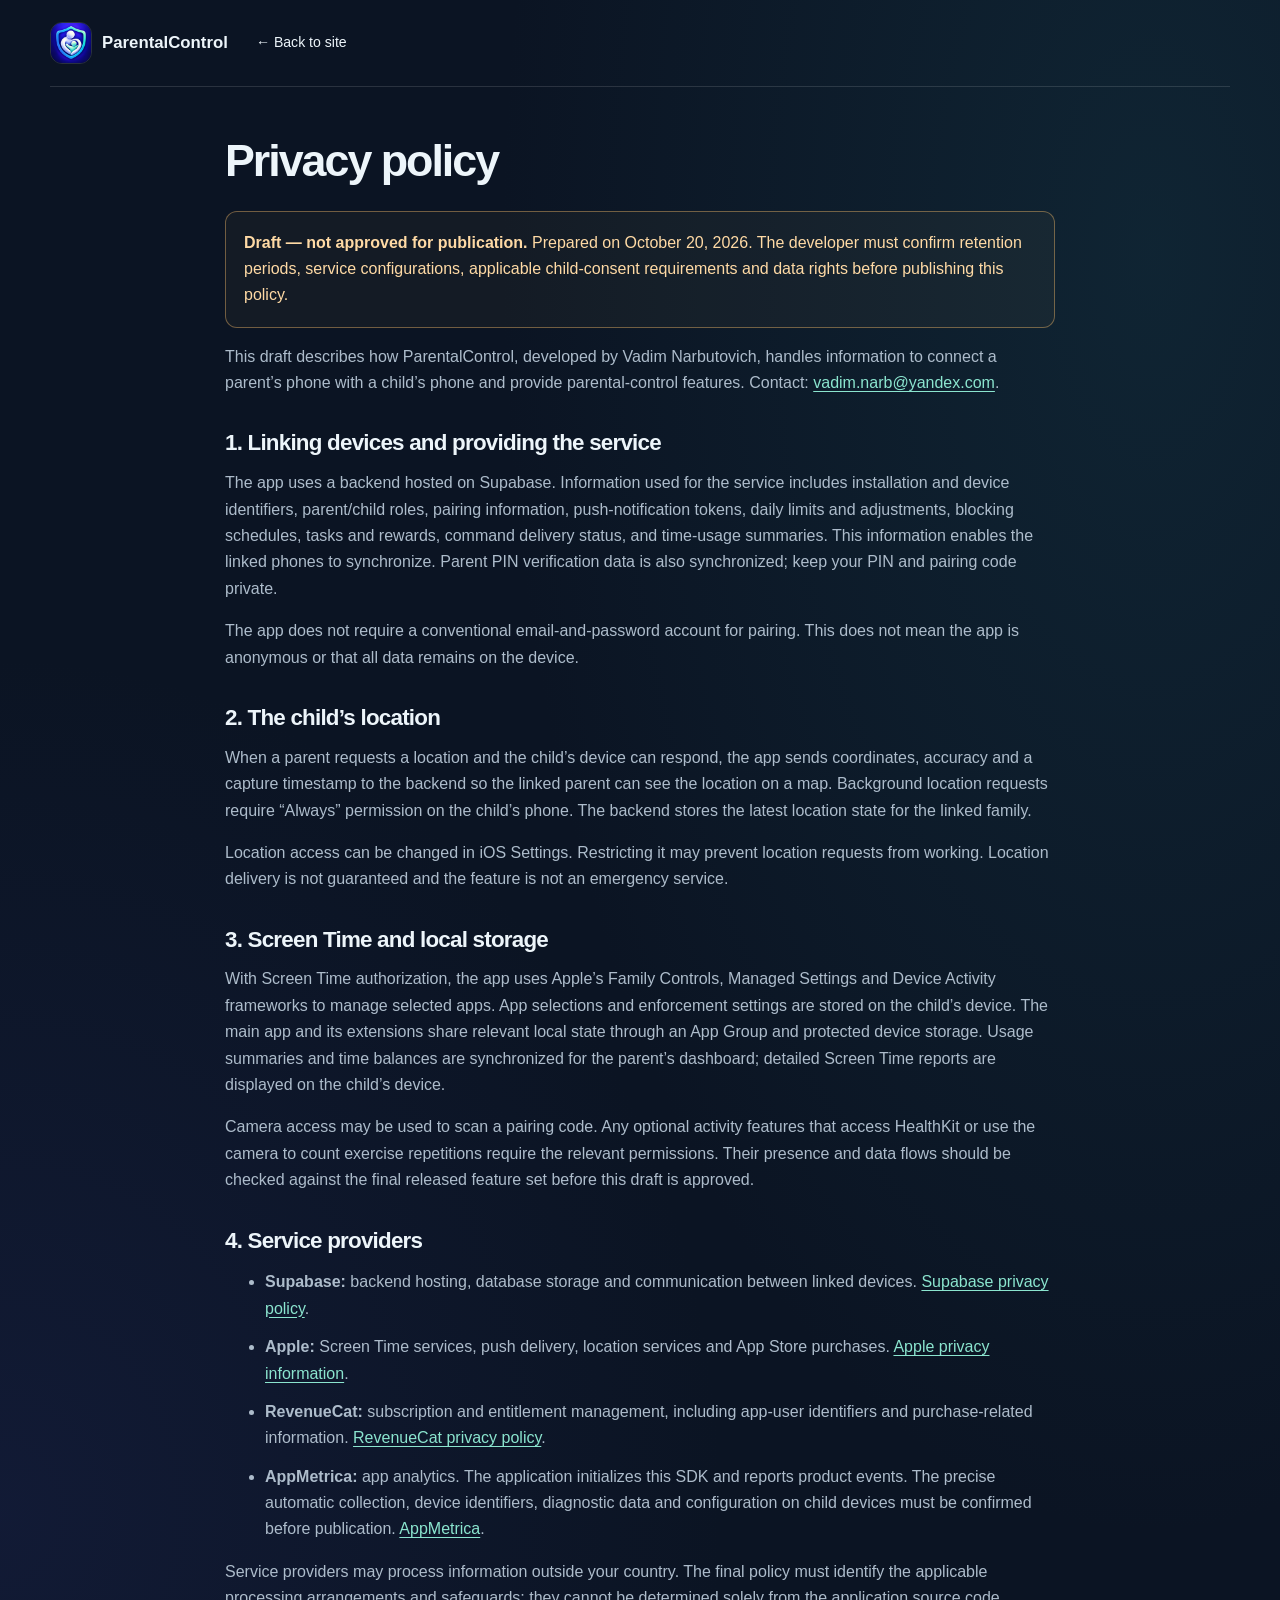
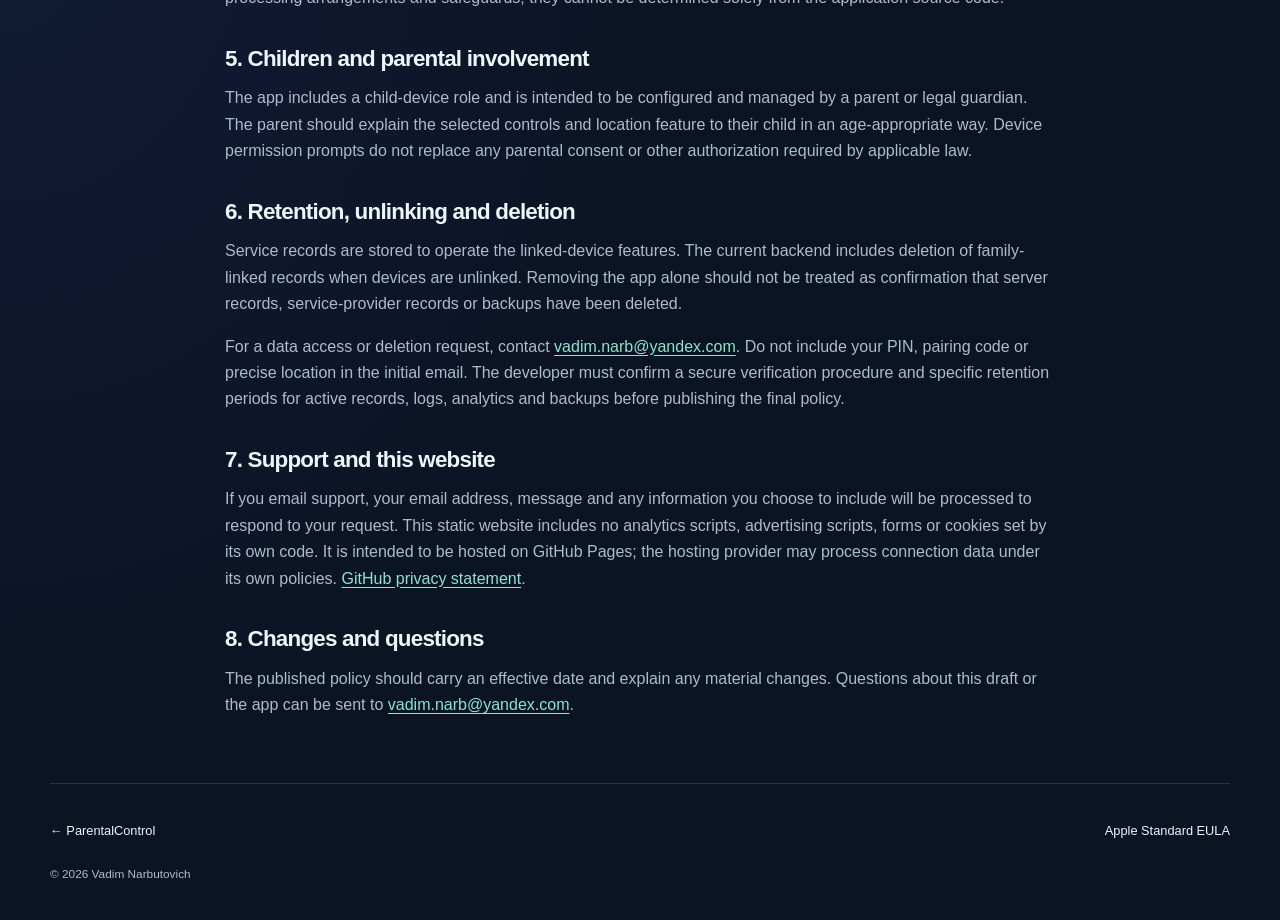
==== privacy-en.html @ 6916e6a6 "Add bilingual ParentalControl informational website" ====
<!doctype html>
<html lang="en">
<head>
  <meta charset="utf-8">
  <meta name="viewport" content="width=device-width, initial-scale=1">
  <meta name="robots" content="noindex">
  <title>ParentalControl — Privacy policy draft</title>
  <meta name="description" content="Draft privacy information for ParentalControl, pending developer review.">
  <link rel="icon" href="assets/app-icon.png">
  <link rel="stylesheet" href="styles.css">
</head>
<body>
  <header class="container"><nav class="nav" aria-label="Navigation"><a class="brand" href="./"><img src="assets/app-icon.png" width="42" height="42" alt="">ParentalControl</a><a class="text-link" href="./">← Back to site</a></nav></header>
  <main class="container legal">
    <h1>Privacy policy</h1>
    <p class="draft-note"><strong>Draft — not approved for publication.</strong> Prepared on October 20, 2026. The developer must confirm retention periods, service configurations, applicable child-consent requirements and data rights before publishing this policy.</p>
    <p>This draft describes how ParentalControl, developed by Vadim Narbutovich, handles information to connect a parent’s phone with a child’s phone and provide parental-control features. Contact: <a href="mailto:vadim.narb@yandex.com">vadim.narb@yandex.com</a>.</p>
    <h2>1. Linking devices and providing the service</h2>
    <p>The app uses a backend hosted on Supabase. Information used for the service includes installation and device identifiers, parent/child roles, pairing information, push-notification tokens, daily limits and adjustments, blocking schedules, tasks and rewards, command delivery status, and time-usage summaries. This information enables the linked phones to synchronize. Parent PIN verification data is also synchronized; keep your PIN and pairing code private.</p>
    <p>The app does not require a conventional email-and-password account for pairing. This does not mean the app is anonymous or that all data remains on the device.</p>
    <h2>2. The child’s location</h2>
    <p>When a parent requests a location and the child’s device can respond, the app sends coordinates, accuracy and a capture timestamp to the backend so the linked parent can see the location on a map. Background location requests require “Always” permission on the child’s phone. The backend stores the latest location state for the linked family.</p>
    <p>Location access can be changed in iOS Settings. Restricting it may prevent location requests from working. Location delivery is not guaranteed and the feature is not an emergency service.</p>
    <h2>3. Screen Time and local storage</h2>
    <p>With Screen Time authorization, the app uses Apple’s Family Controls, Managed Settings and Device Activity frameworks to manage selected apps. App selections and enforcement settings are stored on the child’s device. The main app and its extensions share relevant local state through an App Group and protected device storage. Usage summaries and time balances are synchronized for the parent’s dashboard; detailed Screen Time reports are displayed on the child’s device.</p>
    <p>Camera access may be used to scan a pairing code. Any optional activity features that access HealthKit or use the camera to count exercise repetitions require the relevant permissions. Their presence and data flows should be checked against the final released feature set before this draft is approved.</p>
    <h2>4. Service providers</h2>
    <ul>
      <li><strong>Supabase:</strong> backend hosting, database storage and communication between linked devices. <a href="https://supabase.com/privacy">Supabase privacy policy</a>.</li>
      <li><strong>Apple:</strong> Screen Time services, push delivery, location services and App Store purchases. <a href="https://www.apple.com/legal/privacy/">Apple privacy information</a>.</li>
      <li><strong>RevenueCat:</strong> subscription and entitlement management, including app-user identifiers and purchase-related information. <a href="https://www.revenuecat.com/privacy/">RevenueCat privacy policy</a>.</li>
      <li><strong>AppMetrica:</strong> app analytics. The application initializes this SDK and reports product events. The precise automatic collection, device identifiers, diagnostic data and configuration on child devices must be confirmed before publication. <a href="https://appmetrica.yandex.com/">AppMetrica</a>.</li>
    </ul>
    <p>Service providers may process information outside your country. The final policy must identify the applicable processing arrangements and safeguards; they cannot be determined solely from the application source code.</p>
    <h2>5. Children and parental involvement</h2>
    <p>The app includes a child-device role and is intended to be configured and managed by a parent or legal guardian. The parent should explain the selected controls and location feature to their child in an age-appropriate way. Device permission prompts do not replace any parental consent or other authorization required by applicable law.</p>
    <h2>6. Retention, unlinking and deletion</h2>
    <p>Service records are stored to operate the linked-device features. The current backend includes deletion of family-linked records when devices are unlinked. Removing the app alone should not be treated as confirmation that server records, service-provider records or backups have been deleted.</p>
    <p>For a data access or deletion request, contact <a href="mailto:vadim.narb@yandex.com">vadim.narb@yandex.com</a>. Do not include your PIN, pairing code or precise location in the initial email. The developer must confirm a secure verification procedure and specific retention periods for active records, logs, analytics and backups before publishing the final policy.</p>
    <h2>7. Support and this website</h2>
    <p>If you email support, your email address, message and any information you choose to include will be processed to respond to your request. This static website includes no analytics scripts, advertising scripts, forms or cookies set by its own code. It is intended to be hosted on GitHub Pages; the hosting provider may process connection data under its own policies. <a href="https://docs.github.com/en/site-policy/privacy-policies/github-general-privacy-statement">GitHub privacy statement</a>.</p>
    <h2>8. Changes and questions</h2>
    <p>The published policy should carry an effective date and explain any material changes. Questions about this draft or the app can be sent to <a href="mailto:vadim.narb@yandex.com">vadim.narb@yandex.com</a>.</p>
  </main>
  <footer class="container footer"><a href="./">← ParentalControl</a><a href="https://www.apple.com/legal/internet-services/itunes/dev/stdeula/">Apple Standard EULA</a><p>© 2026 Vadim Narbutovich</p></footer>
</body>
</html>
---- styles.css ----
:root {
  color-scheme: dark;
  --bg: #0b1423;
  --text: #edf5fa;
  --muted: #adbccb;
  --mint: #8be5cf;
  --blue: #90caff;
  --line: #ffffff20;
  --surface: #142235;
}
* { box-sizing: border-box; }
html { scroll-behavior: smooth; scroll-padding-top: 24px; }
body { margin: 0; color: var(--text); background: radial-gradient(ellipse at 90% 10%, #163d4b66, transparent 40%), radial-gradient(ellipse at 0% 60%, #1f275a55, transparent 40%), var(--bg); font-family: -apple-system, BlinkMacSystemFont, "Segoe UI", sans-serif; line-height: 1.65; }
a { color: inherit; text-decoration: none; }
a:hover { color: var(--mint); }
a, summary { -webkit-tap-highlight-color: transparent; }
:focus-visible { outline: 3px solid var(--mint); outline-offset: 5px; border-radius: 4px; }
img { display: block; max-width: 100%; height: auto; }
p { margin: 0 0 1em; color: var(--muted); }
h1, h2, h3 { margin: 0; line-height: 1.15; text-wrap: balance; }
h1 { font-size: clamp(2.6rem, 4.7vw, 4.3rem); letter-spacing: -.045em; font-weight: 750; }
h1 em { color: var(--mint); font-style: normal; }
h2 { font-size: clamp(2rem, 3.2vw, 2.9rem); letter-spacing: -.035em; }
h3 { font-size: 1.28rem; letter-spacing: -.015em; margin-bottom: 14px; }
.container { width: min(1180px, calc(100% - 64px)); margin-inline: auto; }
.skip-link { position: absolute; left: 16px; top: -100px; z-index: 10; padding: 12px 20px; background: var(--bg); }
.skip-link:focus { top: 10px; }
.nav { display: flex; align-items: center; gap: 28px; padding: 22px 0; border-bottom: 1px solid var(--line); }
.brand { display: inline-flex; align-items: center; gap: 10px; font-weight: 750; font-size: 1.05rem; white-space: nowrap; }
.brand img { border-radius: 12px; border: 1px solid var(--line); }
.nav-links { display: flex; gap: 26px; margin-left: auto; font-size: .9rem; color: var(--muted); }
.languages { display: flex; gap: 4px; padding: 4px; border: 1px solid var(--line); border-radius: 100px; font-size: .72rem; font-weight: 700; }
.languages > * { padding: 5px 9px; }
.languages [aria-current] { background: #ffffff15; border-radius: 100px; color: var(--mint); }
.hero { display: grid; grid-template-columns: 1.25fr 1fr; gap: 70px; align-items: center; padding-block: 66px 80px; }
.eyebrow { display: flex; align-items: center; gap: 9px; color: var(--mint); font-size: .73rem; font-weight: 650; text-transform: uppercase; letter-spacing: .12em; margin-bottom: 22px; }
.status-dot { width: 7px; height: 7px; border-radius: 50%; background: var(--mint); box-shadow: 0 0 16px #8be5cf88; }
.lead { font-size: 1.13rem; line-height: 1.75; margin: 26px 0 30px; max-width: 540px; }
.actions { display: flex; flex-wrap: wrap; align-items: center; gap: 22px; }
.button { display: inline-flex; align-items: center; justify-content: center; gap: 18px; min-height: 50px; border-radius: 14px; padding: 13px 22px; font-size: .9rem; font-weight: 700; text-align: center; transition: background .15s; }
.primary { background: var(--mint); color: #0c2830; box-shadow: 0 8px 30px #53d7bf18; }
.primary:hover { background: #b4f3e3; color: #0c2830; }
.secondary { border: 1px solid #8be5cf66; color: var(--mint); background: #8be5cf08; }
.secondary:hover { background: #8be5cf17; }
.text-link { font-size: .88rem; }
.small-note { font-size: .78rem; margin: 18px 0 0; }
.hero-art { position: relative; display: grid; place-items: center; padding: 12px 40px; }
.hero-art::before { content: ""; position: absolute; z-index: -1; inset: 18% -12% 12%; background: radial-gradient(ellipse, #53c5d324, transparent 68%); }
.cover { width: 286px; border-radius: 28px; box-shadow: 0 32px 70px #0007; border: 1px solid #ffffff30; }
.section { padding-block: 66px; border-top: 1px solid var(--line); }
.section-heading { max-width: 700px; margin-bottom: 36px; }
.section-heading .eyebrow { margin-bottom: 16px; }
.section-heading > p:last-child:not(.eyebrow) { margin-top: 20px; }
.feature-grid { display: grid; grid-template-columns: repeat(4, minmax(0, 1fr)); gap: 16px; }
.feature { padding: 26px 22px; background: linear-gradient(145deg, #17283d, #101c2e); border: 1px solid var(--line); border-radius: 22px; }
.feature-number { display: block; font-size: .66rem; color: var(--mint); letter-spacing: .06em; margin-bottom: 26px; }
.feature p { font-size: .9rem; margin: 0; }
.feature-note { display: grid; grid-template-columns: 1fr 2fr; gap: 36px; padding: 28px 4px 0; }
.feature-note strong { color: var(--blue); font-size: 1.05rem; font-weight: 600; }
.feature-note p { margin: 0; font-size: .94rem; }
.screens { display: grid; grid-template-columns: repeat(4, minmax(0, 1fr)); gap: 22px; }
figure { margin: 0; min-width: 0; }
.screens img { width: 100%; border-radius: 22px; border: 1px solid var(--line); background: #d3eef0; }
figcaption { font-size: .78rem; color: var(--muted); padding: 16px 3px 0; }
.swipe-note { display: none; }
.setup { display: grid; grid-template-columns: 1fr 1fr; gap: 90px; }
.steps { list-style: none; counter-reset: step; padding: 0; margin: 0; }
.steps li { counter-increment: step; position: relative; padding: 0 0 30px 58px; }
.steps li::before { content: counter(step, decimal-leading-zero); position: absolute; top: 0; left: 0; width: 36px; height: 36px; border: 1px solid #8be5cf50; border-radius: 50%; color: var(--mint); display: grid; place-items: center; font-size: .75rem; }
.steps li:not(:last-child)::after { content: ""; position: absolute; left: 18px; top: 44px; bottom: 8px; border-left: 1px solid var(--line); }
.steps p { margin: 0; font-size: .94rem; }
.steps h3 { padding-top: 7px; }
.faq details { border-bottom: 1px solid var(--line); padding: 20px 0; }
.faq summary { cursor: pointer; font-weight: 600; padding-right: 12px; font-size: 1.05rem; }
.faq summary::marker { color: var(--mint); }
.faq details p { margin: 14px 0 0; max-width: 850px; }
.support-card { padding: 40px; display: flex; align-items: center; gap: 40px; background: linear-gradient(120deg, #1c3845, #152438); border: 1px solid #8be5cf30; border-radius: 26px; }
.support-card > div { flex: 1; }
.support-card p:last-child { max-width: 660px; margin: 20px 0 0; }
.support-card .button { flex-shrink: 0; }
.footer { display: flex; flex-wrap: wrap; justify-content: space-between; align-items: center; gap: 24px; padding-block: 36px; border-top: 1px solid var(--line); font-size: .8rem; }
.footer > div { display: flex; flex-wrap: wrap; gap: 22px; color: var(--muted); }
.footer p { flex-basis: 100%; font-size: .74rem; margin: 0; }
.legal { max-width: 830px; padding-block: 48px; }
.legal h1 { font-size: 2.8rem; margin-bottom: 24px; }
.legal h2 { font-size: 1.4rem; margin: 34px 0 14px; }
.legal a:not(.brand) { color: var(--mint); text-decoration: underline; text-underline-offset: 3px; overflow-wrap: anywhere; }
.legal li { color: var(--muted); margin-bottom: 12px; }
.draft-note { padding: 18px; border: 1px solid #ffc16b66; border-radius: 12px; color: #ffdaa5; background: #ffc16b0a; }
@media (max-width: 1000px) {
  .hero { gap: 32px; }
  .hero-art { padding-inline: 12px; }
  .feature-grid { grid-template-columns: repeat(2, minmax(0, 1fr)); }
  .setup { gap: 42px; }
  .support-card { align-items: flex-start; flex-direction: column; gap: 24px; }
}
@media (max-width: 720px) {
  .container { width: calc(100% - 36px); }
  .nav { flex-wrap: wrap; gap: 16px; padding-block: 18px; }
  .nav-links { order: 3; margin: 0; width: 100%; gap: 22px; font-size: .8rem; }
  .languages { margin-left: auto; }
  .hero { grid-template-columns: 1fr; padding-block: 42px; gap: 32px; }
  h1 { font-size: clamp(2.3rem, 8vw, 3.5rem); }
  .hero-copy { max-width: 550px; }
  .hero-art { padding: 0; }
  .cover { width: min(70%, 260px); }
  .section { padding-block: 44px; }
  .feature-grid { gap: 12px; }
  .feature { padding: 22px 18px; }
  .feature-note, .setup { grid-template-columns: 1fr; gap: 18px; }
  .screens { display: flex; overflow-x: auto; scroll-snap-type: x mandatory; gap: 18px; padding: 4px 0 12px; }
  .screens figure { flex: 0 0 min(74vw, 290px); scroll-snap-align: start; }
  .swipe-note { display: block; font-size: .78rem; margin-top: 14px; }
  .support-card { padding: 26px; }
  .footer > div { gap: 14px 20px; }
}
@media (max-width: 420px) {
  .feature-grid { grid-template-columns: 1fr; }
  .brand { font-size: .95rem; }
  .brand img { width: 34px; height: 34px; }
  .languages > * { padding: 4px 7px; }
}
@media (prefers-reduced-motion: reduce) {
  html { scroll-behavior: auto; }
  .button { transition: none; }
}
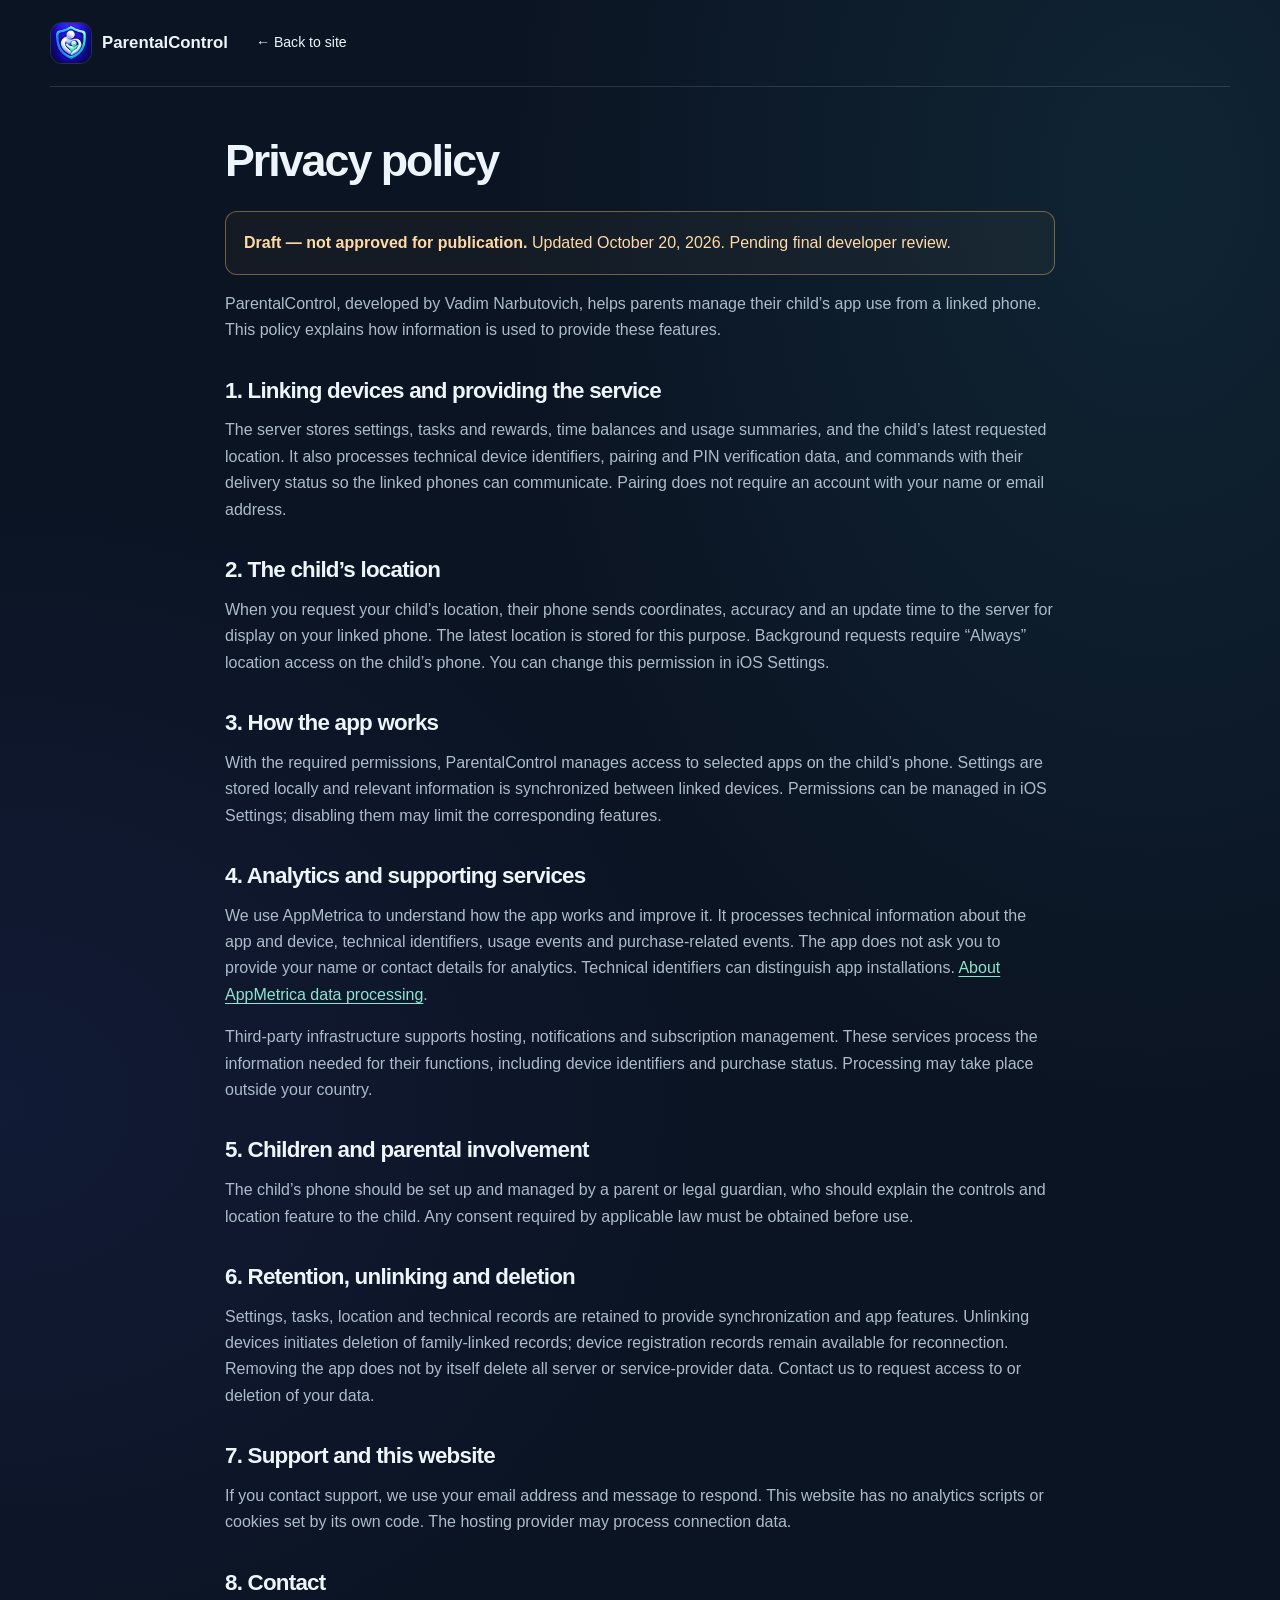
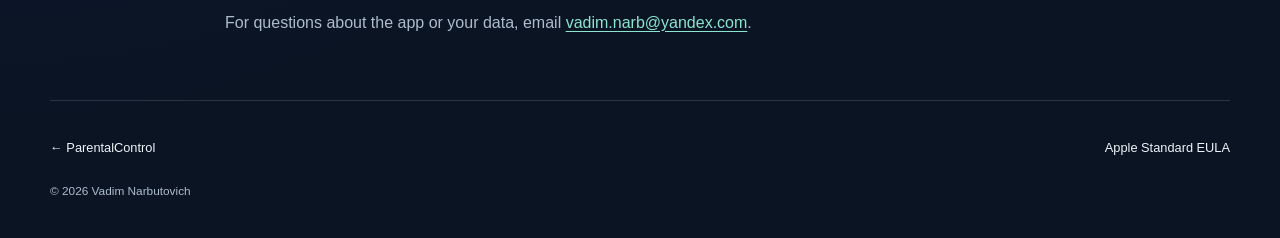
==== commit 5d889340: "Simplify privacy draft and remove excess FAQ spacing" ====
--- a/privacy-en.html
+++ b/privacy-en.html
@@ -13,34 +13,25 @@
   <header class="container"><nav class="nav" aria-label="Navigation"><a class="brand" href="./"><img src="assets/app-icon.png" width="42" height="42" alt="">ParentalControl</a><a class="text-link" href="./">← Back to site</a></nav></header>
   <main class="container legal">
     <h1>Privacy policy</h1>
-    <p class="draft-note"><strong>Draft — not approved for publication.</strong> Prepared on October 20, 2026. The developer must confirm retention periods, service configurations, applicable child-consent requirements and data rights before publishing this policy.</p>
-    <p>This draft describes how ParentalControl, developed by Vadim Narbutovich, handles information to connect a parent’s phone with a child’s phone and provide parental-control features. Contact: <a href="mailto:vadim.narb@yandex.com">vadim.narb@yandex.com</a>.</p>
+    <p class="draft-note"><strong>Draft — not approved for publication.</strong> Updated October 20, 2026. Pending final developer review.</p>
+    <p>ParentalControl, developed by Vadim Narbutovich, helps parents manage their child’s app use from a linked phone. This policy explains how information is used to provide these features.</p>
     <h2>1. Linking devices and providing the service</h2>
-    <p>The app uses a backend hosted on Supabase. Information used for the service includes installation and device identifiers, parent/child roles, pairing information, push-notification tokens, daily limits and adjustments, blocking schedules, tasks and rewards, command delivery status, and time-usage summaries. This information enables the linked phones to synchronize. Parent PIN verification data is also synchronized; keep your PIN and pairing code private.</p>
-    <p>The app does not require a conventional email-and-password account for pairing. This does not mean the app is anonymous or that all data remains on the device.</p>
+    <p>The server stores settings, tasks and rewards, time balances and usage summaries, and the child’s latest requested location. It also processes technical device identifiers, pairing and PIN verification data, and commands with their delivery status so the linked phones can communicate. Pairing does not require an account with your name or email address.</p>
     <h2>2. The child’s location</h2>
-    <p>When a parent requests a location and the child’s device can respond, the app sends coordinates, accuracy and a capture timestamp to the backend so the linked parent can see the location on a map. Background location requests require “Always” permission on the child’s phone. The backend stores the latest location state for the linked family.</p>
-    <p>Location access can be changed in iOS Settings. Restricting it may prevent location requests from working. Location delivery is not guaranteed and the feature is not an emergency service.</p>
-    <h2>3. Screen Time and local storage</h2>
-    <p>With Screen Time authorization, the app uses Apple’s Family Controls, Managed Settings and Device Activity frameworks to manage selected apps. App selections and enforcement settings are stored on the child’s device. The main app and its extensions share relevant local state through an App Group and protected device storage. Usage summaries and time balances are synchronized for the parent’s dashboard; detailed Screen Time reports are displayed on the child’s device.</p>
-    <p>Camera access may be used to scan a pairing code. Any optional activity features that access HealthKit or use the camera to count exercise repetitions require the relevant permissions. Their presence and data flows should be checked against the final released feature set before this draft is approved.</p>
-    <h2>4. Service providers</h2>
-    <ul>
-      <li><strong>Supabase:</strong> backend hosting, database storage and communication between linked devices. <a href="https://supabase.com/privacy">Supabase privacy policy</a>.</li>
-      <li><strong>Apple:</strong> Screen Time services, push delivery, location services and App Store purchases. <a href="https://www.apple.com/legal/privacy/">Apple privacy information</a>.</li>
-      <li><strong>RevenueCat:</strong> subscription and entitlement management, including app-user identifiers and purchase-related information. <a href="https://www.revenuecat.com/privacy/">RevenueCat privacy policy</a>.</li>
-      <li><strong>AppMetrica:</strong> app analytics. The application initializes this SDK and reports product events. The precise automatic collection, device identifiers, diagnostic data and configuration on child devices must be confirmed before publication. <a href="https://appmetrica.yandex.com/">AppMetrica</a>.</li>
-    </ul>
-    <p>Service providers may process information outside your country. The final policy must identify the applicable processing arrangements and safeguards; they cannot be determined solely from the application source code.</p>
+    <p>When you request your child’s location, their phone sends coordinates, accuracy and an update time to the server for display on your linked phone. The latest location is stored for this purpose. Background requests require “Always” location access on the child’s phone. You can change this permission in iOS Settings.</p>
+    <h2>3. How the app works</h2>
+    <p>With the required permissions, ParentalControl manages access to selected apps on the child’s phone. Settings are stored locally and relevant information is synchronized between linked devices. Permissions can be managed in iOS Settings; disabling them may limit the corresponding features.</p>
+    <h2>4. Analytics and supporting services</h2>
+    <p>We use AppMetrica to understand how the app works and improve it. It processes technical information about the app and device, technical identifiers, usage events and purchase-related events. The app does not ask you to provide your name or contact details for analytics. Technical identifiers can distinguish app installations. <a href="https://appmetrica.yandex.com/docs/en/data-security/app-privacy-apple">About AppMetrica data processing</a>.</p>
+    <p>Third-party infrastructure supports hosting, notifications and subscription management. These services process the information needed for their functions, including device identifiers and purchase status. Processing may take place outside your country.</p>
     <h2>5. Children and parental involvement</h2>
-    <p>The app includes a child-device role and is intended to be configured and managed by a parent or legal guardian. The parent should explain the selected controls and location feature to their child in an age-appropriate way. Device permission prompts do not replace any parental consent or other authorization required by applicable law.</p>
+    <p>The child’s phone should be set up and managed by a parent or legal guardian, who should explain the controls and location feature to the child. Any consent required by applicable law must be obtained before use.</p>
     <h2>6. Retention, unlinking and deletion</h2>
-    <p>Service records are stored to operate the linked-device features. The current backend includes deletion of family-linked records when devices are unlinked. Removing the app alone should not be treated as confirmation that server records, service-provider records or backups have been deleted.</p>
-    <p>For a data access or deletion request, contact <a href="mailto:vadim.narb@yandex.com">vadim.narb@yandex.com</a>. Do not include your PIN, pairing code or precise location in the initial email. The developer must confirm a secure verification procedure and specific retention periods for active records, logs, analytics and backups before publishing the final policy.</p>
+    <p>Settings, tasks, location and technical records are retained to provide synchronization and app features. Unlinking devices initiates deletion of family-linked records; device registration records remain available for reconnection. Removing the app does not by itself delete all server or service-provider data. Contact us to request access to or deletion of your data.</p>
     <h2>7. Support and this website</h2>
-    <p>If you email support, your email address, message and any information you choose to include will be processed to respond to your request. This static website includes no analytics scripts, advertising scripts, forms or cookies set by its own code. It is intended to be hosted on GitHub Pages; the hosting provider may process connection data under its own policies. <a href="https://docs.github.com/en/site-policy/privacy-policies/github-general-privacy-statement">GitHub privacy statement</a>.</p>
-    <h2>8. Changes and questions</h2>
-    <p>The published policy should carry an effective date and explain any material changes. Questions about this draft or the app can be sent to <a href="mailto:vadim.narb@yandex.com">vadim.narb@yandex.com</a>.</p>
+    <p>If you contact support, we use your email address and message to respond. This website has no analytics scripts or cookies set by its own code. The hosting provider may process connection data.</p>
+    <h2>8. Contact</h2>
+    <p>For questions about the app or your data, email <a href="mailto:vadim.narb@yandex.com">vadim.narb@yandex.com</a>.</p>
   </main>
   <footer class="container footer"><a href="./">← ParentalControl</a><a href="https://www.apple.com/legal/internet-services/itunes/dev/stdeula/">Apple Standard EULA</a><p>© 2026 Vadim Narbutovich</p></footer>
 </body>
--- a/styles.css
+++ b/styles.css
@@ -61,7 +61,6 @@
 .screens { display: grid; grid-template-columns: repeat(4, minmax(0, 1fr)); gap: 22px; }
 figure { margin: 0; min-width: 0; }
 .screens img { width: 100%; border-radius: 22px; border: 1px solid var(--line); background: #d3eef0; }
-figcaption { font-size: .78rem; color: var(--muted); padding: 16px 3px 0; }
 .swipe-note { display: none; }
 .setup { display: grid; grid-template-columns: 1fr 1fr; gap: 90px; }
 .steps { list-style: none; counter-reset: step; padding: 0; margin: 0; }
@@ -74,6 +73,8 @@
 .faq summary { cursor: pointer; font-weight: 600; padding-right: 12px; font-size: 1.05rem; }
 .faq summary::marker { color: var(--mint); }
 .faq details p { margin: 14px 0 0; max-width: 850px; }
+.section.faq { padding-bottom: 24px; }
+.section#support { padding-top: 24px; border-top: 0; }
 .support-card { padding: 40px; display: flex; align-items: center; gap: 40px; background: linear-gradient(120deg, #1c3845, #152438); border: 1px solid #8be5cf30; border-radius: 26px; }
 .support-card > div { flex: 1; }
 .support-card p:last-child { max-width: 660px; margin: 20px 0 0; }
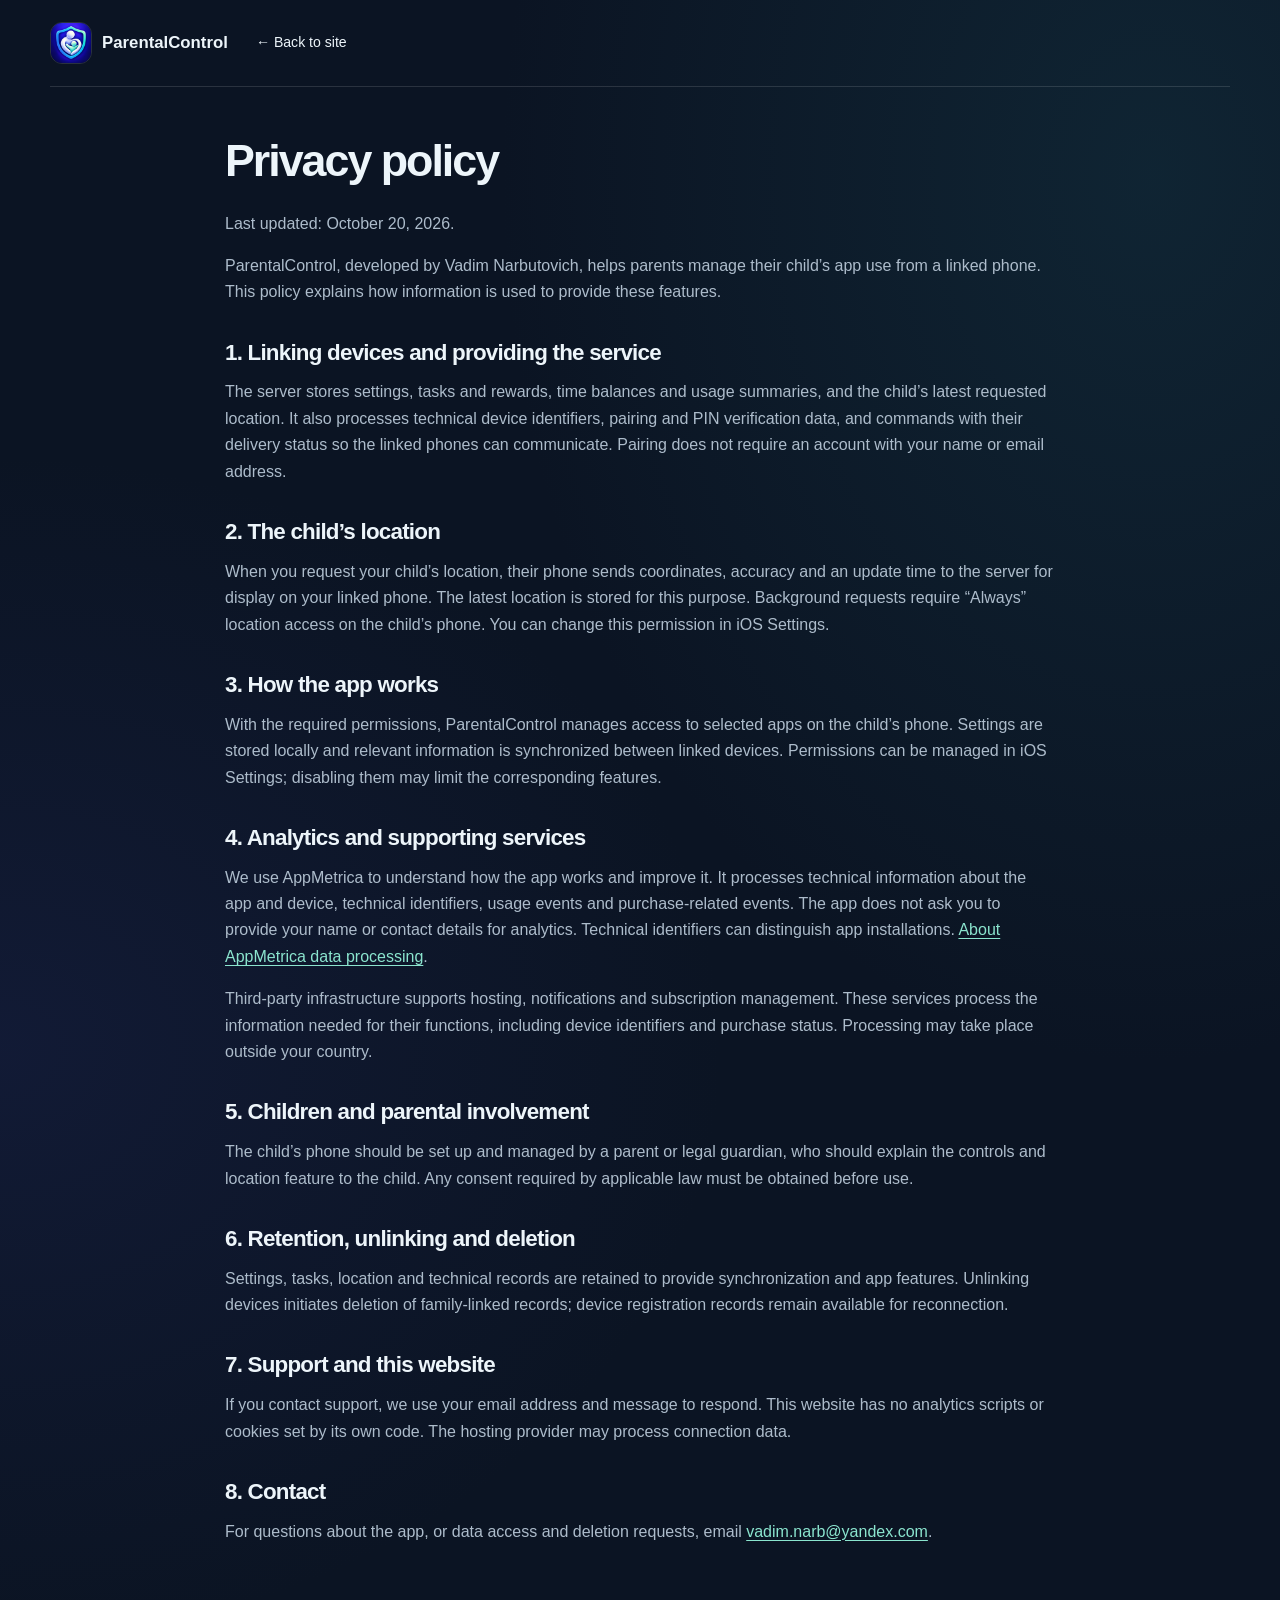
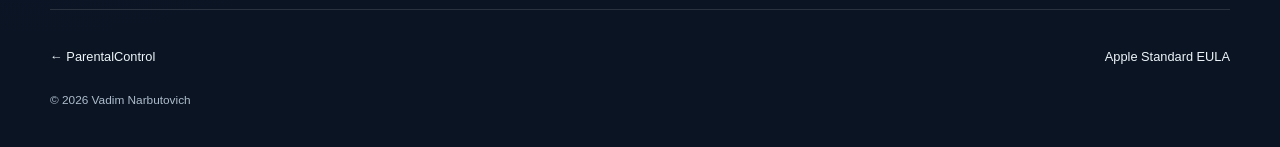
==== commit 4f7f35ac: "Remove trailing FAQ separator and privacy draft labels" ====
--- a/privacy-en.html
+++ b/privacy-en.html
@@ -3,17 +3,16 @@
 <head>
   <meta charset="utf-8">
   <meta name="viewport" content="width=device-width, initial-scale=1">
-  <meta name="robots" content="noindex">
-  <title>ParentalControl — Privacy policy draft</title>
-  <meta name="description" content="Draft privacy information for ParentalControl, pending developer review.">
+  <title>ParentalControl — Privacy policy</title>
+  <meta name="description" content="How ParentalControl handles information for linked devices, location, analytics and app features.">
   <link rel="icon" href="assets/app-icon.png">
-  <link rel="stylesheet" href="styles.css">
+  <link rel="stylesheet" href="styles.css?v=20261020-3">
 </head>
 <body>
   <header class="container"><nav class="nav" aria-label="Navigation"><a class="brand" href="./"><img src="assets/app-icon.png" width="42" height="42" alt="">ParentalControl</a><a class="text-link" href="./">← Back to site</a></nav></header>
   <main class="container legal">
     <h1>Privacy policy</h1>
-    <p class="draft-note"><strong>Draft — not approved for publication.</strong> Updated October 20, 2026. Pending final developer review.</p>
+    <p>Last updated: October 20, 2026.</p>
     <p>ParentalControl, developed by Vadim Narbutovich, helps parents manage their child’s app use from a linked phone. This policy explains how information is used to provide these features.</p>
     <h2>1. Linking devices and providing the service</h2>
     <p>The server stores settings, tasks and rewards, time balances and usage summaries, and the child’s latest requested location. It also processes technical device identifiers, pairing and PIN verification data, and commands with their delivery status so the linked phones can communicate. Pairing does not require an account with your name or email address.</p>
@@ -27,11 +26,11 @@
     <h2>5. Children and parental involvement</h2>
     <p>The child’s phone should be set up and managed by a parent or legal guardian, who should explain the controls and location feature to the child. Any consent required by applicable law must be obtained before use.</p>
     <h2>6. Retention, unlinking and deletion</h2>
-    <p>Settings, tasks, location and technical records are retained to provide synchronization and app features. Unlinking devices initiates deletion of family-linked records; device registration records remain available for reconnection. Removing the app does not by itself delete all server or service-provider data. Contact us to request access to or deletion of your data.</p>
+    <p>Settings, tasks, location and technical records are retained to provide synchronization and app features. Unlinking devices initiates deletion of family-linked records; device registration records remain available for reconnection.</p>
     <h2>7. Support and this website</h2>
     <p>If you contact support, we use your email address and message to respond. This website has no analytics scripts or cookies set by its own code. The hosting provider may process connection data.</p>
     <h2>8. Contact</h2>
-    <p>For questions about the app or your data, email <a href="mailto:vadim.narb@yandex.com">vadim.narb@yandex.com</a>.</p>
+    <p>For questions about the app, or data access and deletion requests, email <a href="mailto:vadim.narb@yandex.com">vadim.narb@yandex.com</a>.</p>
   </main>
   <footer class="container footer"><a href="./">← ParentalControl</a><a href="https://www.apple.com/legal/internet-services/itunes/dev/stdeula/">Apple Standard EULA</a><p>© 2026 Vadim Narbutovich</p></footer>
 </body>
--- a/styles.css
+++ b/styles.css
@@ -70,6 +70,7 @@
 .steps p { margin: 0; font-size: .94rem; }
 .steps h3 { padding-top: 7px; }
 .faq details { border-bottom: 1px solid var(--line); padding: 20px 0; }
+.faq details:last-of-type { border-bottom: 0; }
 .faq summary { cursor: pointer; font-weight: 600; padding-right: 12px; font-size: 1.05rem; }
 .faq summary::marker { color: var(--mint); }
 .faq details p { margin: 14px 0 0; max-width: 850px; }
@@ -87,7 +88,6 @@
 .legal h2 { font-size: 1.4rem; margin: 34px 0 14px; }
 .legal a:not(.brand) { color: var(--mint); text-decoration: underline; text-underline-offset: 3px; overflow-wrap: anywhere; }
 .legal li { color: var(--muted); margin-bottom: 12px; }
-.draft-note { padding: 18px; border: 1px solid #ffc16b66; border-radius: 12px; color: #ffdaa5; background: #ffc16b0a; }
 @media (max-width: 1000px) {
   .hero { gap: 32px; }
   .hero-art { padding-inline: 12px; }
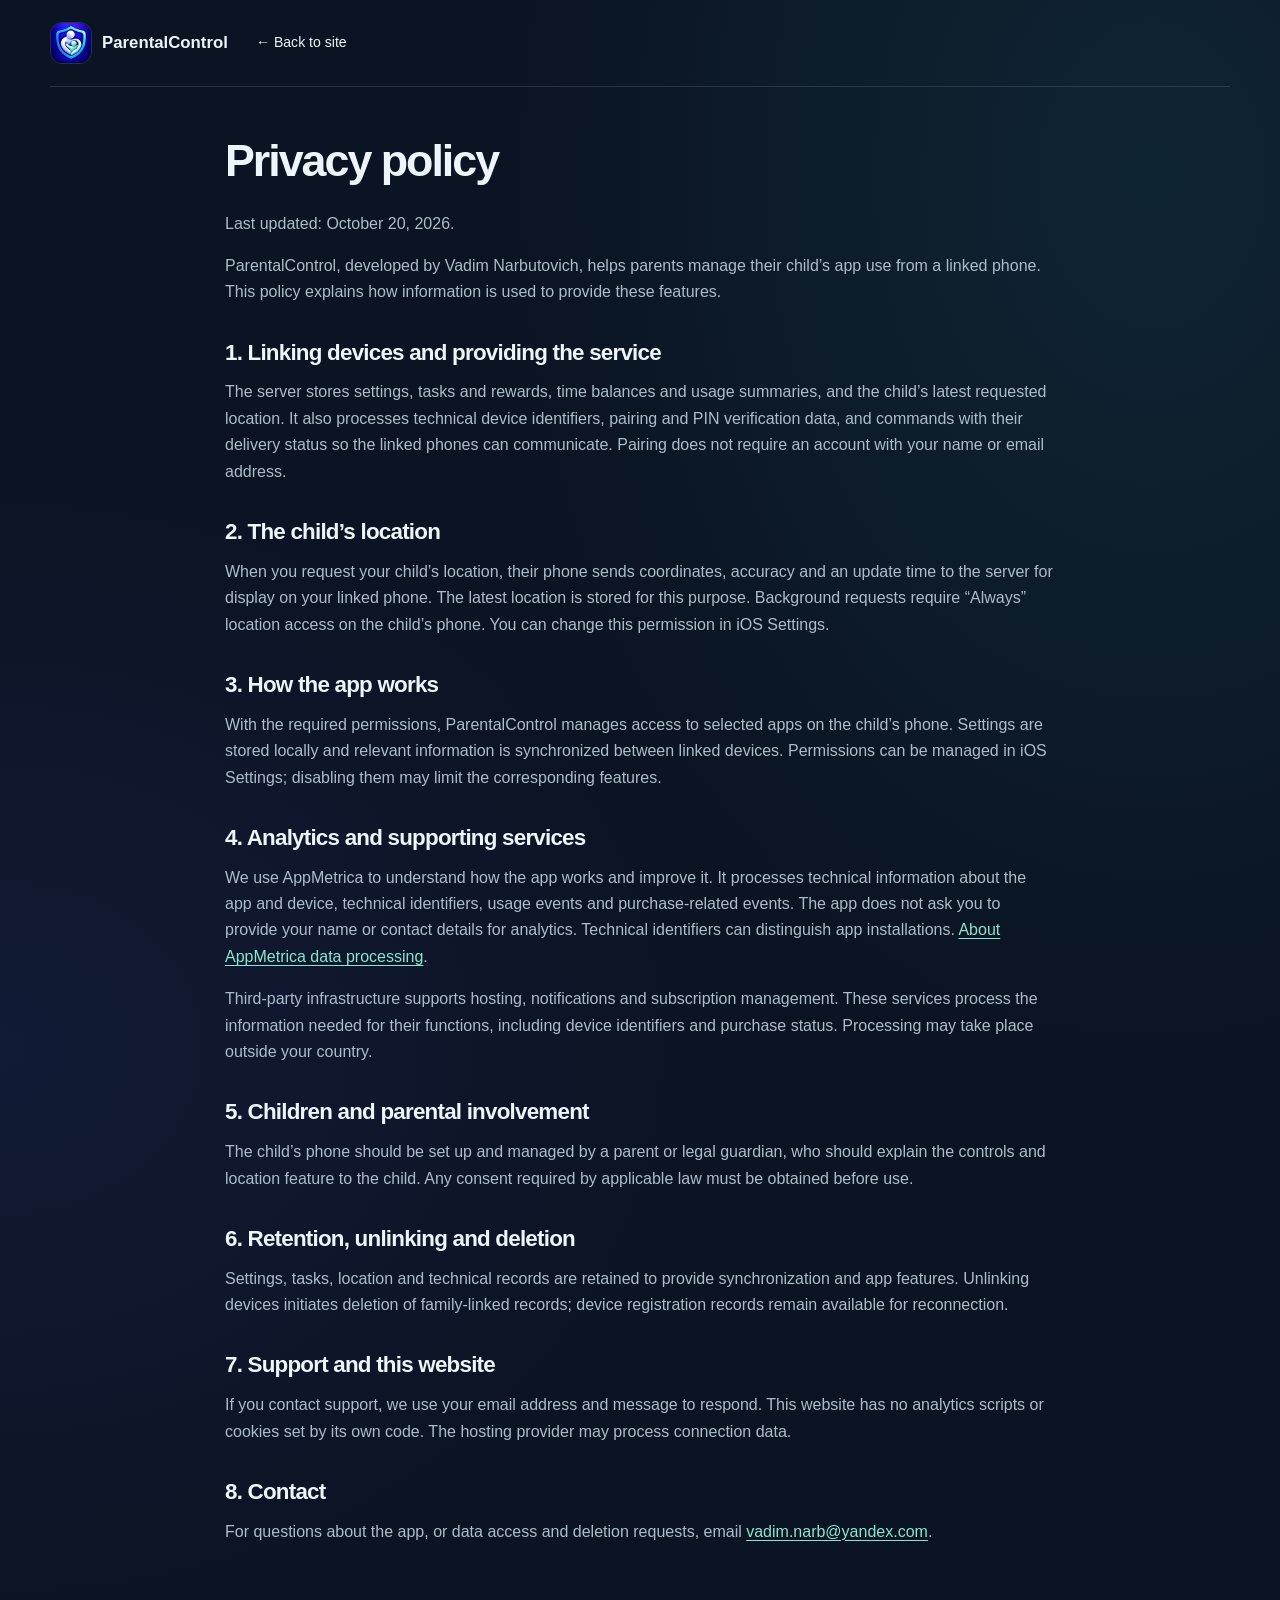
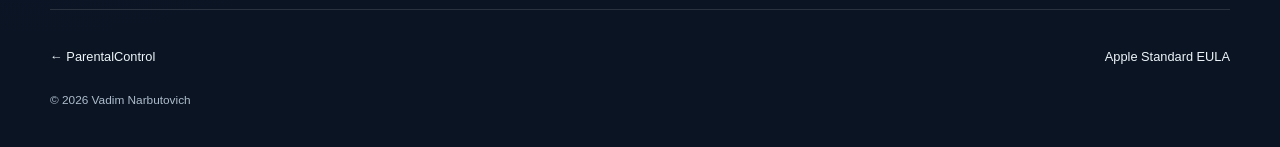
==== commit 21e481ed: "Optimize website images with responsive high-quality JPEGs" ====
--- a/privacy-en.html
+++ b/privacy-en.html
@@ -5,11 +5,11 @@
   <meta name="viewport" content="width=device-width, initial-scale=1">
   <title>ParentalControl — Privacy policy</title>
   <meta name="description" content="How ParentalControl handles information for linked devices, location, analytics and app features.">
-  <link rel="icon" href="assets/app-icon.png">
+  <link rel="icon" href="assets/app-icon-256.png">
   <link rel="stylesheet" href="styles.css?v=20261020-3">
 </head>
 <body>
-  <header class="container"><nav class="nav" aria-label="Navigation"><a class="brand" href="./"><img src="assets/app-icon.png" width="42" height="42" alt="">ParentalControl</a><a class="text-link" href="./">← Back to site</a></nav></header>
+  <header class="container"><nav class="nav" aria-label="Navigation"><a class="brand" href="./"><img src="assets/app-icon-256.png" width="42" height="42" alt="">ParentalControl</a><a class="text-link" href="./">← Back to site</a></nav></header>
   <main class="container legal">
     <h1>Privacy policy</h1>
     <p>Last updated: October 20, 2026.</p>
